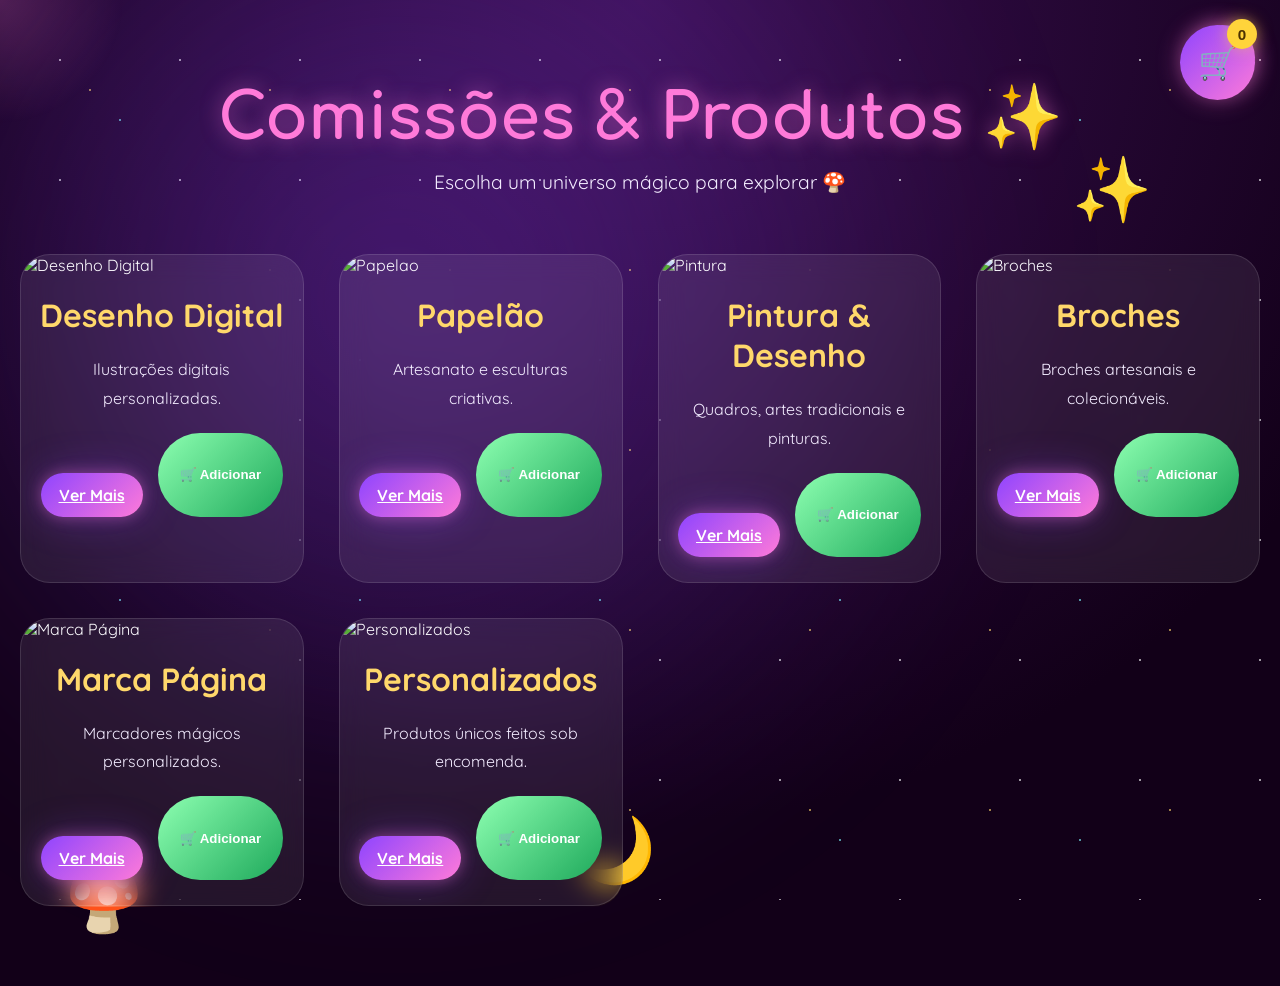
==== comissoes.html @ 3846edaf "Add files via upload" ====
<!DOCTYPE html>
<html lang="pt-BR">
<head>
  <meta charset="UTF-8">
  <meta name="viewport" content="width=device-width, initial-scale=1.0">
<link rel="icon" type="image/png" href="angel1.jpg">
  <title>Comissões & Produtos ✨</title>

  <link rel="stylesheet" href="style.css">

  <link rel="stylesheet"
  href="https://cdnjs.cloudflare.com/ajax/libs/font-awesome/6.5.1/css/all.min.css">
</head>

<body>

  
  <button class="theme-toggle" id="themeToggle">
    🌙
  </button>


  <div class="glow-follow"></div>

  <div class="mushroom m1">🍄</div>
  <div class="mushroom m2">✨</div>
  <div class="mushroom m3">🌙</div>


<div class="floating-cart">

  <button class="cart-icon-btn">

    🛒

    <span id="cart-count">
      0
    </span>

  </button>

</div>
  <section class="shop-section">

    <div class="shop-header">

      <h1>Comissões & Produtos ✨</h1>

      <p>
        Escolha um universo mágico para explorar 🍄
      </p>

    </div>

    <div class="products-grid">

      <div class="product-card">

        <img src="digital.jpg" alt="Desenho Digital">

        <h2>Desenho Digital</h2>

        <p>
          Ilustrações digitais personalizadas.
        </p>

        <div class="product-buttons">

          <a href="desenho-digital.html"
          class="btn-magic small">
            Ver Mais
          </a>

          <button
          class="btn-cart"
          data-name="Desenho Digital"
          data-price="80">

            🛒 Adicionar

          </button>

        </div>

      </div>

      <div class="product-card">

        <img src="papelao.jpg" alt="Papelao">

        <h2>Papelão</h2>

        <p>
          Artesanato e esculturas criativas.
        </p>

        <div class="product-buttons">

          <a href="papelao.html"
          class="btn-magic small">
            Ver Mais
          </a>

          <button
          class="btn-cart"
          data-name="Papelao"
          data-price="55">

            🛒 Adicionar

          </button>

        </div>

      </div>

      <div class="product-card">

        <img src="pintura.jpg" alt="Pintura">

        <h2>Pintura & Desenho</h2>

        <p>
          Quadros, artes tradicionais e pinturas.
        </p>

        <div class="product-buttons">

          <a href="pintura.html"
          class="btn-magic small">
            Ver Mais
          </a>

          <button
          class="btn-cart"
          data-name="Pintura & Desenho"
          data-price="120">

            🛒 Adicionar

          </button>

        </div>

      </div>

      <div class="product-card">

        <img src="broches.jpg" alt="Broches">

        <h2>Broches</h2>

        <p>
          Broches artesanais e colecionáveis.
        </p>

        <div class="product-buttons">

          <a href="broches.html"
          class="btn-magic small">
            Ver Mais
          </a>

          <button
          class="btn-cart"
          data-name="Broches"
          data-price="25">

            🛒 Adicionar

          </button>

        </div>

      </div>

      <div class="product-card">

        <img src="marca.jpg" alt="Marca Página">

        <h2>Marca Página</h2>

        <p>
          Marcadores mágicos personalizados.
        </p>

        <div class="product-buttons">

          <a href="marcapagina.html"
          class="btn-magic small">
            Ver Mais
          </a>

          <button
          class="btn-cart"
          data-name="Marca Página"
          data-price="15">

            🛒 Adicionar

          </button>

        </div>

      </div>

      <div class="product-card">

        <img src="personalizados.jpg"
        alt="Personalizados">

        <h2>Personalizados</h2>

        <p>
          Produtos únicos feitos sob encomenda.
        </p>

        <div class="product-buttons">

          <a href="personalizados.html"
          class="btn-magic small">
            Ver Mais
          </a>

          <button
          class="btn-cart"
          data-name="Personalizados"
          data-price="95">

            🛒 Adicionar

          </button>

        </div>

      </div>

    </div>

  </section>

  <script>

    const glow = document.querySelector(".glow-follow");

    document.addEventListener("mousemove", (e) => {
      glow.style.left = e.clientX + "px";
      glow.style.top = e.clientY + "px";
    });

    // tema
    const toggleBtn =
      document.getElementById("themeToggle");

    toggleBtn.addEventListener("click", () => {

      document.body.classList.toggle("light-mode");

      if(document.body.classList.contains("light-mode")) {
        toggleBtn.innerHTML = "☀️";
      } else {
        toggleBtn.innerHTML = "🌙";
      }

    });



const cartCount =
  document.getElementById("cart-count");

const buttons =
  document.querySelectorAll(".btn-cart");

let count = 0;

buttons.forEach(button => {

  button.addEventListener("click", () => {

    count++;

    cartCount.textContent = count;

    cartCount.animate([

      {
        transform: "scale(1)"
      },

      {
        transform: "scale(1.4)"
      },

      {
        transform: "scale(1)"
      }

    ], {

      duration: 300

    });

  });

});


</script>


</body>
</html>
---- style.css ----
@import url('https://fonts.googleapis.com/css2?family=Comfortaa:wght@300;400;700&family=Quicksand:wght@300;500;700&display=swap');

:root {
  --bg-dark: #120018;
  --bg-mid: #2a1240;
  --purple: #8e44ff;
  --pink: #ff7ad9;
  --cyan: #7ef9ff;
  --gold: #ffd86b;
  --green: #8dffb1;
  --white: #fdfcff;
  --glass: rgba(255,255,255,0.08);
  --shadow: 0 0 20px rgba(255, 122, 217, 0.35);
}

* {
  margin: 0;
  padding: 0;
  box-sizing: border-box;
}

body {
  font-family: 'Quicksand', sans-serif;
  min-height: 100vh;
  overflow-x: hidden;
  color: var(--white);
  background:
    radial-gradient(circle at top, #3a0f52 0%, #120018 70%);
  position: relative;
}


body::before {
  content: "";
  position: fixed;
  inset: 0;
  background-image:
    radial-gradient(white 1px, transparent 1px),
    radial-gradient(#ffd86b 1px, transparent 1px),
    radial-gradient(#7ef9ff 1px, transparent 1px);

  background-size:
    120px 120px,
    180px 180px,
    240px 240px;

  animation: starsMove 40s linear infinite;
  opacity: 0.6;
  z-index: -2;
}

@keyframes starsMove {
  from {
    transform: translateY(0);
  }
  to {
    transform: translateY(-200px);
  }
}

body::after {
  content: "";
  position: fixed;
  width: 1200px;
  height: 1200px;
  background:
    radial-gradient(circle, rgba(142,68,255,0.3), transparent 70%);
  top: -300px;
  left: -200px;
  filter: blur(90px);
  animation: pulse 8s ease-in-out infinite;
  z-index: -1;
}

@keyframes pulse {
  0%,100% {
    transform: scale(1);
  }
  50% {
    transform: scale(1.2);
  }
}

.container {
  width: 90%;
  max-width: 1200px;
  margin: auto;
  padding: 60px 20px;
}
.hero {
  text-align: center;
  padding: 100px 20px;
}

.hero h1 {
  font-family: 'Comfortaa', cursive;
  font-size: 5rem;
  color: var(--pink);
  text-shadow:
    0 0 10px var(--pink),
    0 0 30px var(--purple);
  animation: float 4s ease-in-out infinite;
}

.hero p {
  margin-top: 20px;
  font-size: 1.3rem;
  color: #eee;
  max-width: 700px;
  margin-inline: auto;
  line-height: 1.8;
}

@keyframes float {
  0%,100% {
    transform: translateY(0px);
  }
  50% {
    transform: translateY(-12px);
  }
}

.btn-magic {
  margin-top: 40px;
  padding: 16px 36px;
  border: none;
  border-radius: 999px;
  font-size: 1rem;
  font-weight: bold;
  cursor: pointer;
  color: white;

  background: linear-gradient(
    135deg,
    var(--purple),
    var(--pink)
  );

  box-shadow:
    0 0 15px rgba(255,122,217,0.4),
    0 0 40px rgba(142,68,255,0.3);

  transition: 0.4s;
}

.btn-magic:hover {
  transform: translateY(-6px) scale(1.05);
  box-shadow:
    0 0 20px rgba(255,122,217,0.8),
    0 0 60px rgba(142,68,255,0.6);
}

.cards {
  display: grid;
  grid-template-columns: repeat(auto-fit, minmax(260px,1fr));
  gap: 30px;
  margin-top: 70px;
}

.card {
  background: var(--glass);
  backdrop-filter: blur(14px);

  border:
    1px solid rgba(255,255,255,0.12);

  border-radius: 24px;
  padding: 35px;

  transition: 0.5s;
  position: relative;
  overflow: hidden;
}

.card::before {
  content: "✨";
  position: absolute;
  font-size: 5rem;
  opacity: 0.05;
  right: 10px;
  top: 0;
}

.card:hover {
  transform: translateY(-10px) rotate(-1deg);
  box-shadow: var(--shadow);
}

.card h2 {
  color: var(--gold);
  margin-bottom: 15px;
  font-size: 1.8rem;
}

.card p {
  line-height: 1.8;
  color: #f0e9ff;
}

.mushroom {
  position: absolute;
  font-size: 4rem;
  animation: bounce 4s infinite ease-in-out;
  user-select: none;
}

.m1 {
  left: 5%;
  bottom: 5%;
}

.m2 {
  right: 10%;
  top: 15%;
  animation-delay: 1s;
}

.m3 {
  left: 45%;
  bottom: 10%;
  animation-delay: 2s;
}

@keyframes bounce {
  0%,100% {
    transform: translateY(0px) rotate(0deg);
  }
  50% {
    transform: translateY(-18px) rotate(4deg);
  }
}

nav {
  width: 100%;
  padding: 20px 40px;

  display: flex;
  justify-content: space-between;
  align-items: center;

  position: sticky;
  top: 0;

  backdrop-filter: blur(10px);

  background: rgba(18, 0, 24, 0.45);
  z-index: 999;
}

.logo {
  font-family: 'Comfortaa', cursive;
  font-size: 1.5rem;
  color: var(--pink);
  text-shadow: 0 0 10px var(--pink);
}

nav ul {
  display: flex;
  gap: 24px;
  list-style: none;
}

nav a {
  color: white;
  text-decoration: none;
  transition: 0.3s;
  position: relative;
}

nav a:hover {
  color: var(--cyan);
}

nav a::after {
  content: "";
  position: absolute;
  left: 0;
  bottom: -6px;

  width: 0%;
  height: 2px;

  background: var(--cyan);
  transition: 0.3s;
}

nav a:hover::after {
  width: 100%;
}

::-webkit-scrollbar {
  width: 10px;
}

::-webkit-scrollbar-track {
  background: #120018;
}

::-webkit-scrollbar-thumb {
  background: linear-gradient(
    var(--purple),
    var(--pink)
  );

  border-radius: 999px;
}
.glow-follow {
  position: fixed;
  width: 250px;
  height: 250px;
  border-radius: 50%;

  background:
    radial-gradient(circle,
      rgba(255,122,217,0.22),
      transparent 70%);

  pointer-events: none;
  transform: translate(-50%, -50%);
  z-index: -1;
}
@media (max-width: 768px) {

  .hero h1 {
    font-size: 3rem;
  }

  nav {
    flex-direction: column;
    gap: 20px;
  }

  .cards {
    grid-template-columns: 1fr;
  }

}
.main-card {
  width: 90%;
  max-width: 700px;
  margin: 80px auto;
  text-align: center;
}
.profile-area {
  margin-bottom: 30px;
}

.profile-img {
  width: 170px;
  height: 170px;

  object-fit: cover;

  border-radius: 50%;

  border: 5px solid rgba(255,255,255,0.2);

  box-shadow:
    0 0 25px rgba(255,122,217,0.6),
    0 0 60px rgba(142,68,255,0.4);

  animation: float 4s ease-in-out infinite;
}

.subtitle {
  margin-top: 10px;
  color: #eee;
  opacity: 0.9;
}

.tabs {
  display: flex;
  justify-content: center;
  gap: 15px;
  flex-wrap: wrap;

  margin-bottom: 30px;
}

.tab-btn {
  padding: 12px 24px;

  border: none;
  border-radius: 999px;

  cursor: pointer;

  background: rgba(255,255,255,0.08);

  color: white;

  backdrop-filter: blur(10px);

  transition: 0.4s;

  font-weight: bold;
}

.tab-btn:hover {
  transform: translateY(-4px);

  background:
    linear-gradient(
      135deg,
      var(--purple),
      var(--pink)
    );

  box-shadow:
    0 0 15px rgba(255,122,217,0.4);
}

.tab-btn.active {
  background:
    linear-gradient(
      135deg,
      var(--purple),
      var(--pink)
    );

  box-shadow:
    0 0 20px rgba(255,122,217,0.5);
}


.tab-content p {
  line-height: 1.9;
  margin-bottom: 30px;
  color: #f7efff;
}
.about-body {
  min-height: 100vh;
  display: flex;
  justify-content: center;
  align-items: center;
}

.about-section {
  width: 100%;
  padding: 60px 20px;
}

.about-card {
  max-width: 1100px;
  margin: auto;

  display: flex;
  align-items: center;
  gap: 60px;

  background: rgba(255,255,255,0.08);

  backdrop-filter: blur(14px);

  border:
    1px solid rgba(255,255,255,0.12);

  border-radius: 35px;

  padding: 50px;

  box-shadow:
    0 0 40px rgba(255,122,217,0.12);
}

.mushroom-frame {
  position: relative;
  width: 340px;
  height: 340px;
  flex-shrink: 0;
}

.mushroom-frame img {
  width: 100%;
  height: 100%;

  object-fit: cover;

  border-radius: 50%;

  border: 8px solid rgba(255,255,255,0.12);

  box-shadow:
    0 0 30px rgba(255,122,217,0.5),
    0 0 80px rgba(142,68,255,0.3);

  animation: float 5s ease-in-out infinite;
}
.mush {
  position: absolute;
  font-size: 3rem;

  animation: mushFloat 4s ease-in-out infinite;
}

.deco1 {
  top: -20px;
  left: 20px;
}

.deco2 {
  bottom: -10px;
  right: 10px;
}

.deco3 {
  top: 20px;
  right: -10px;
}

.deco4 {
  bottom: 30px;
  left: -15px;
}

@keyframes mushFloat {
  0%,100% {
    transform: translateY(0px) rotate(0deg);
  }

  50% {
    transform: translateY(-10px) rotate(6deg);
  }
}

.about-content h1 {
  font-size: 4rem;

  margin-bottom: 20px;

  color: var(--pink);

  font-family: 'Comfortaa', cursive;

  text-shadow:
    0 0 15px rgba(255,122,217,0.6);
}

.about-content p {
  line-height: 2;

  margin-bottom: 20px;

  color: #f3ecff;

  font-size: 1.1rem;
}

.about-buttons {
  margin-top: 35px;

  display: flex;
  gap: 20px;
  flex-wrap: wrap;
}

.secondary {
  background:
    linear-gradient(
      135deg,
      #3a245f,
      #6b3fa0
    );
}

@media (max-width: 900px) {

  .about-card {
    flex-direction: column;
    text-align: center;
  }

  .about-content h1 {
    font-size: 3rem;
  }

  .mushroom-frame {
    width: 260px;
    height: 260px;
  }

  .about-buttons {
    justify-content: center;
  }

}
body {
  transition:
    background 0.5s ease,
    color 0.5s ease;
}

.theme-toggle {
  position: fixed;

  top: 25px;
  right: 25px;

  width: 65px;
  height: 65px;

  border: none;
  border-radius: 50%;

  cursor: pointer;

  font-size: 1.8rem;

  color: white;

  z-index: 9999;

  background:
    linear-gradient(
      135deg,
      #7c3cff,
      #ff7ad9
    );

  box-shadow:
    0 0 20px rgba(255,122,217,0.5);

  transition: 0.4s;
}

.theme-toggle:hover {
  transform: scale(1.1) rotate(8deg);
}

body.light-mode {

  background:
    radial-gradient(circle at top,
      #fff6b7 0%,
      #ffd76a 55%,
      #ffca3a 100%);

  color: #5c3b00;
}


body.light-mode::before {
  opacity: 0.3;

  background-image:
    radial-gradient(#fff2b0 1px, transparent 1px),
    radial-gradient(#ffffff 1px, transparent 1px),
    radial-gradient(#ffe066 1px, transparent 1px);
}



body.light-mode::after {
  background:
    radial-gradient(circle,
      rgba(255,255,180,0.5),
      transparent 70%);
}

body.light-mode .card,
body.light-mode .about-card {

  background:
    rgba(255,255,255,0.25);

  border:
    1px solid rgba(255,255,255,0.4);

  box-shadow:
    0 0 35px rgba(255, 196, 0, 0.25);
}

body.light-mode h1,
body.light-mode h2 {
  color: #c26a00;

  text-shadow:
    0 0 10px rgba(255,196,0,0.4);
}

body.light-mode p,
body.light-mode a,
body.light-mode .subtitle {
  color: #5a4300;
}

body.light-mode .btn-magic,
body.light-mode .tab-btn.active {

  background:
    linear-gradient(
      135deg,
      #ffd43b,
      #ffb703
    );

  color: #4b3200;

  box-shadow:
    0 0 20px rgba(255,196,0,0.45);
}

body.light-mode .tab-btn {
  background:
    rgba(255,255,255,0.35);

  color: #6a4900;
}

body.light-mode .profile-img,
body.light-mode .mushroom-frame img {

  box-shadow:
    0 0 30px rgba(255,196,0,0.5),
    0 0 80px rgba(255,220,120,0.4);
}

body.light-mode .glow-follow {

  background:
    radial-gradient(circle,
      rgba(255,220,120,0.35),
      transparent 70%);
}

body.light-mode ::-webkit-scrollbar-track {
  background: #ffd76a;
}

body.light-mode ::-webkit-scrollbar-thumb {

  background:
    linear-gradient(
      #ffcf33,
      #ffb703
    );
}
/* =========================================
   REDES SOCIAIS
========================================= */

.social-section {
  padding: 80px 20px;
}

.social-card {

  max-width: 1200px;
  margin: auto;

  background:
    rgba(255,255,255,0.08);

  backdrop-filter: blur(14px);

  border:
    1px solid rgba(255,255,255,0.12);

  border-radius: 35px;

  padding: 60px;

  box-shadow:
    0 0 40px rgba(255,122,217,0.12);
}

.social-card h1 {

  text-align: center;

  font-size: 4rem;

  margin-bottom: 30px;

  color: var(--pink);

  font-family: 'Comfortaa', cursive;

  text-shadow:
    0 0 20px rgba(255,122,217,0.5);
}

.intro {

  text-align: center;

  max-width: 850px;

  margin:
    0 auto 20px auto;

  line-height: 2;

  color: #f2ebff;
}

/* =========================================
   ITEM REDE
========================================= */

.social-item {

  display: flex;
  align-items: center;
  gap: 30px;

  margin-top: 40px;

  padding: 30px;

  border-radius: 25px;

  background:
    rgba(255,255,255,0.04);

  transition: 0.4s;
}

.social-item:hover {

  transform: translateY(-6px);

  background:
    rgba(255,255,255,0.08);

  box-shadow:
    0 0 25px rgba(255,122,217,0.15);
}


.social-icon {

  min-width: 90px;
  width: 90px;
  height: 90px;

  display: flex;
  justify-content: center;
  align-items: center;

  border-radius: 50%;

  text-decoration: none;

  font-size: 2rem;

  color: white;

  transition: 0.4s;
}

.social-icon:hover {
  transform: scale(1.12) rotate(5deg);
}

.cara {
  background:
    linear-gradient(135deg,#ff7ad9,#8e44ff);
}

.insta {
  background:
    linear-gradient(135deg,#ff5f6d,#ffc371);
}

.sky {
  background:
    linear-gradient(135deg,#4fc3ff,#0066ff);
}

.yt {
  background:
    linear-gradient(135deg,#ff3131,#ff7b7b);
}

.tumblr {
  background:
    linear-gradient(135deg,#34526f,#1d2c3a);
}

.tiktok {
  background:
    linear-gradient(135deg,#111,#ff0050);
}

.whats {
  background:
    linear-gradient(135deg,#25d366,#0f8f4d);
}

.social-text h2 {

  margin-bottom: 12px;

  color: var(--gold);

  font-size: 1.7rem;
}

.social-text p {

  line-height: 1.9;

  color: #f3ecff;
}

.qr-section {

  margin-top: 70px;

  text-align: center;
}

.qr-section h2 {

  font-size: 2.5rem;

  margin-bottom: 20px;

  color: var(--pink);
}

.qr-section p {

  max-width: 700px;

  margin:
    0 auto 30px auto;

  line-height: 2;
}

.qr-box {

  width: 260px;
  height: 260px;

  margin: auto;

  padding: 15px;

  border-radius: 30px;

  background:
    rgba(255,255,255,0.08);

  box-shadow:
    0 0 30px rgba(255,122,217,0.2);

  animation:
    float 4s ease-in-out infinite;
}

.qr-box img {

  width: 100%;
  height: 100%;

  object-fit: cover;

  border-radius: 20px;
}

body.light-mode .social-card,
body.light-mode .social-item,
body.light-mode .qr-box {

  background:
    rgba(255,255,255,0.25);
}

body.light-mode .social-text p,
body.light-mode .intro,
body.light-mode .qr-section p {

  color: #5c4300;
}


@media (max-width: 850px) {

  .social-card {
    padding: 35px;
  }

  .social-card h1 {
    font-size: 2.8rem;
  }

  .social-item {

    flex-direction: column;

    text-align: center;
  }

}

.shop-section {
  padding: 80px 20px;
}

.shop-header {
  text-align: center;
  margin-bottom: 60px;
}

.shop-header h1 {
  font-size: 4rem;
  color: var(--pink);
  font-family: 'Comfortaa', cursive;
  text-shadow: 0 0 20px rgba(255,122,217,0.5);
}

.shop-header p {
  margin-top: 15px;
  color: #f3ecff;
  font-size: 1.2rem;
}


.products-grid {
  display: grid;
  grid-template-columns: repeat(auto-fit, minmax(280px, 1fr));
  gap: 35px;
  max-width: 1400px;
  margin: auto;
}


.product-card {
  background: rgba(255,255,255,0.08);
  border: 1px solid rgba(255,255,255,0.12);
  backdrop-filter: blur(14px);
  border-radius: 30px;
  overflow: hidden;
  transition: 0.4s;
}

.product-card:hover {
  transform: translateY(-8px) rotate(-1deg);
  box-shadow: 0 0 35px rgba(255,122,217,0.2);
}

.product-card img {
  width: 100%;
  height: 260px;
  object-fit: cover;
}

.product-card h2 {
  text-align: center;
  margin-top: 20px;
  color: var(--gold);
  font-size: 2rem;
}

.product-card p {
  padding: 20px;
  text-align: center;
  line-height: 1.8;
  color: #f3ecff;
}


.product-buttons {
  display: flex;
  justify-content: center;
  gap: 15px;
  flex-wrap: wrap;
  padding-bottom: 25px;
}

.btn-cart {
  border: none;
  padding: 14px 22px;
  border-radius: 999px;
  cursor: pointer;
  font-weight: bold;
  color: white;
  background: linear-gradient(135deg, #8dffb1, #1ea95b);
  transition: 0.4s;
}

.btn-cart:hover {
  transform: scale(1.05);
  box-shadow: 0 0 20px rgba(141,255,177,0.5);
}

.small {
  padding: 12px 18px;
}


.floating-cart {
  position: fixed;
  top: 25px;
  right: 25px;
  z-index: 9999;
}

.cart-icon-btn {
  width: 75px;
  height: 75px;

  border: none;
  border-radius: 50%;

  cursor: pointer;

  font-size: 2rem;
  color: white;

  position: relative;

  background: linear-gradient(135deg, #8e44ff, #ff7ad9);

  box-shadow: 0 0 25px rgba(255,122,217,0.4);

  transition: 0.4s;
}

.cart-icon-btn:hover {
  transform: scale(1.08) rotate(5deg);
  box-shadow: 0 0 35px rgba(255,122,217,0.6);
}

#cart-count {
  position: absolute;
  top: -6px;
  right: -2px;

  width: 30px;
  height: 30px;

  display: flex;
  justify-content: center;
  align-items: center;

  border-radius: 50%;

  background: #ffd43b;
  color: #4b3200;

  font-weight: bold;
  font-size: 0.95rem;

  box-shadow: 0 0 15px rgba(255,212,59,0.5);
}

body.light-mode .product-card {
  background: rgba(255,255,255,0.25);
}

body.light-mode .shop-header p,
body.light-mode .product-card p {
  color: #5c4300;
}

body.light-mode .cart-icon-btn {
  background: linear-gradient(135deg, #ffd43b, #ffb703);
  color: #5c3b00;
}


@media (max-width: 900px) {

  .shop-header h1 {
    font-size: 2.8rem;
  }

}
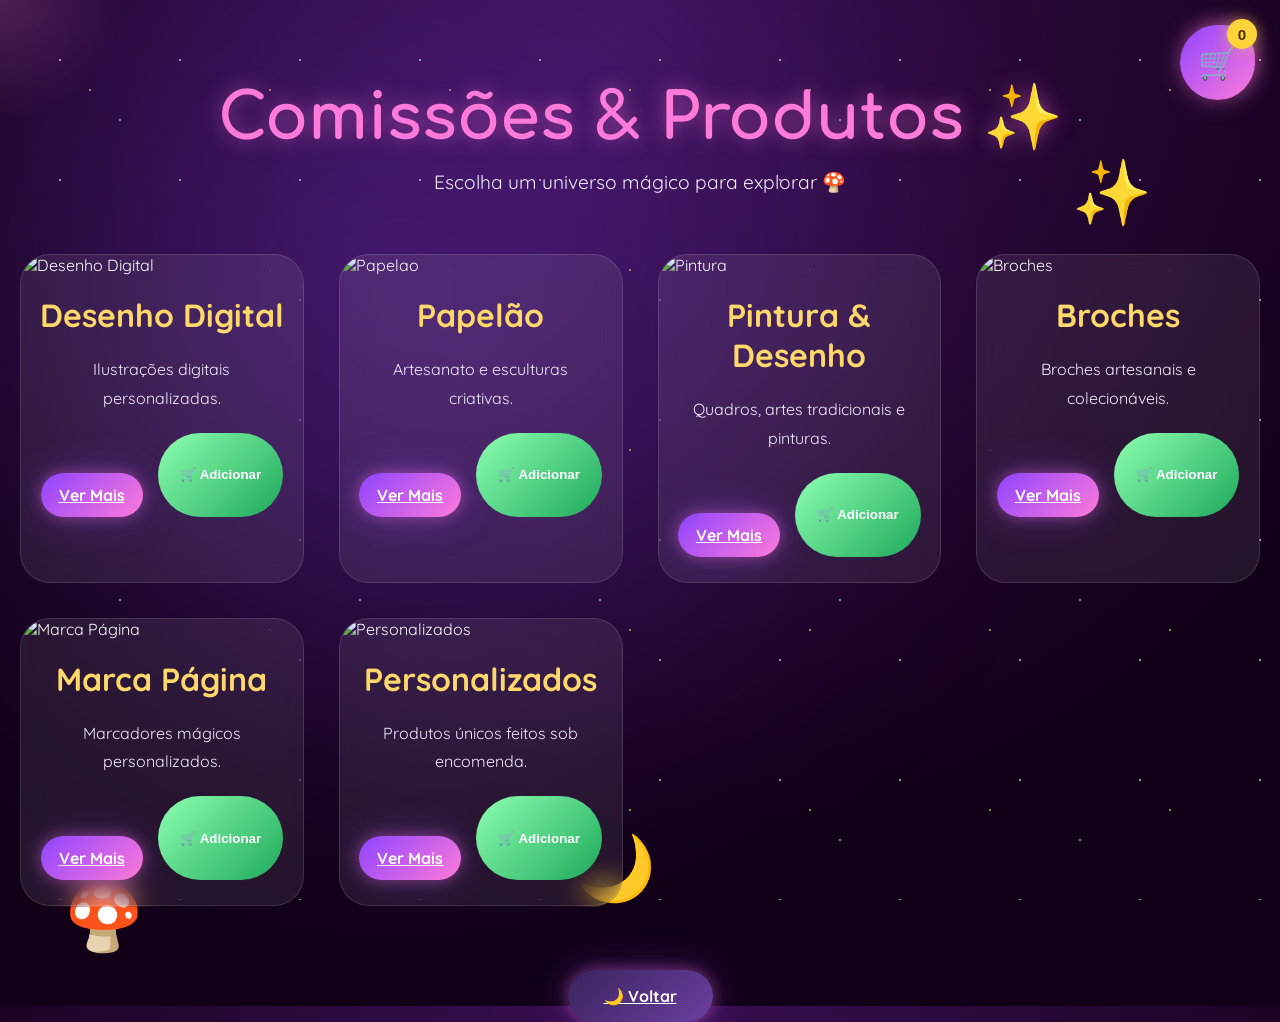
==== commit 1c8c0f14: "Update comissoes.html" ====
--- a/comissoes.html
+++ b/comissoes.html
@@ -238,6 +238,11 @@
     </div>
 
   </section>
+  <center>
+   <a href="index.html" class="btn-magic secondary">
+            🌙 Voltar
+          </a>
+          </center>
 
   <script>
 
@@ -311,4 +316,4 @@
 
 
 </body>
-</html>+</html>
